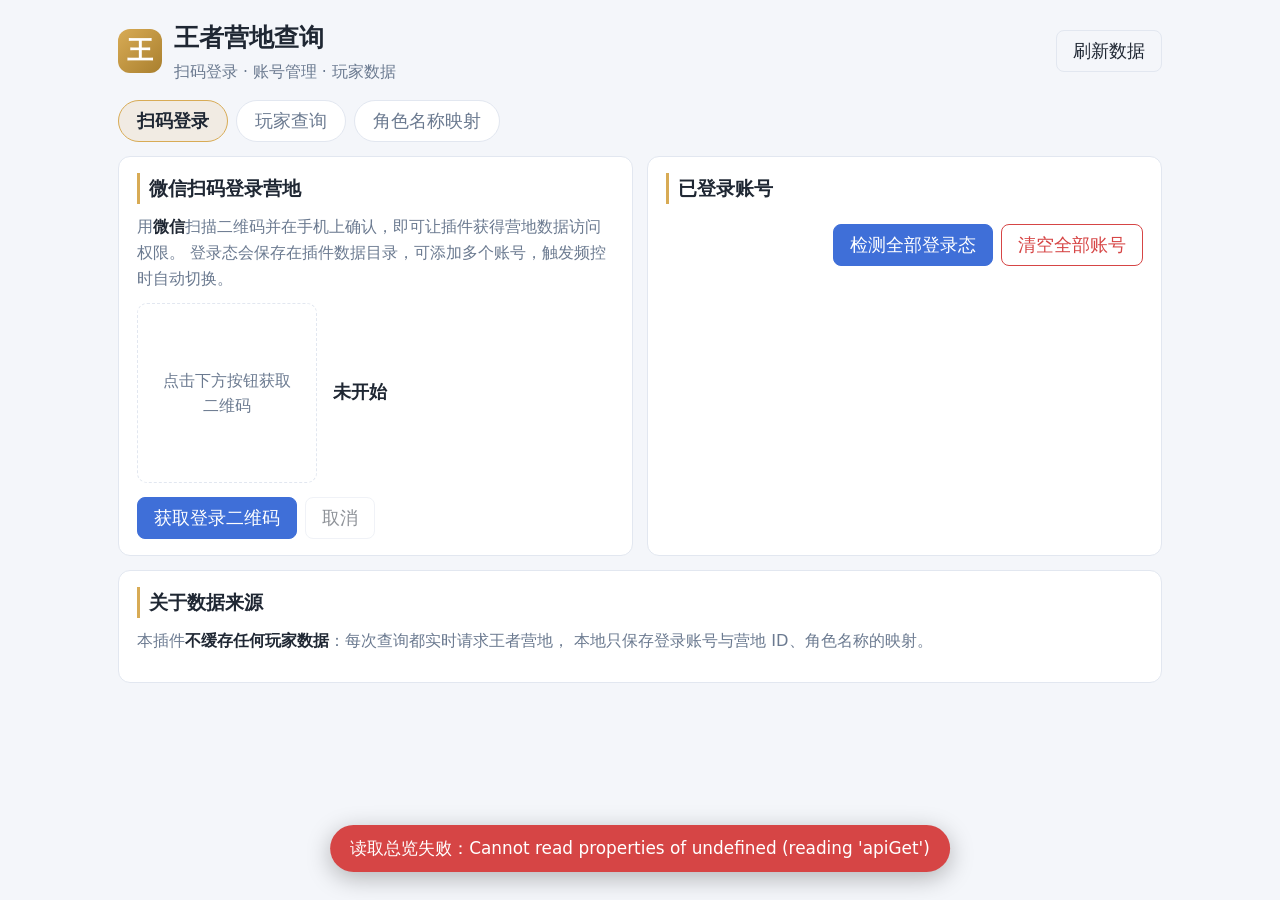
==== pages/camp-console/index.html @ 89ad6e36 "feat: upgrade Camp queries and management to v2.4.1" ====
<!doctype html>
<html lang="zh-CN">
  <head>
    <meta charset="utf-8" />
    <meta name="viewport" content="width=device-width, initial-scale=1" />
    <title>王者营地查询 · 控制台</title>
    <link rel="stylesheet" href="./style.css" />
  </head>
  <body>
    <div class="app">
      <header class="topbar">
        <div class="brand">
          <span class="logo">王</span>
          <div>
            <h1>王者营地查询</h1>
            <p class="sub">扫码登录 · 账号管理 · 玩家数据</p>
          </div>
        </div>
        <button id="btn-refresh" class="btn ghost" type="button">刷新数据</button>
      </header>

      <nav class="tabs">
        <button class="tab active" data-tab="login" type="button">扫码登录</button>
        <button class="tab" data-tab="query" type="button">玩家查询</button>
        <button class="tab" data-tab="aliases" type="button">角色名称映射</button>
      </nav>

      <!-- ---------------------------------------------------------- 扫码登录 -->
      <section class="panel active" id="panel-login">
        <div class="grid-2">
          <div class="card">
            <h2>微信扫码登录营地</h2>
            <p class="hint">
              用<strong>微信</strong>扫描二维码并在手机上确认，即可让插件获得营地数据访问权限。
              登录态会保存在插件数据目录，可添加多个账号，触发频控时自动切换。
            </p>
            <div class="qr-area">
              <div class="qr-box" id="qr-box">
                <div class="qr-placeholder" id="qr-placeholder">
                  <span>点击下方按钮获取二维码</span>
                </div>
                <img id="qr-image" alt="登录二维码" hidden />
              </div>
              <div class="qr-status">
                <div class="status-line" id="qr-status">未开始</div>
                <div class="countdown" id="qr-countdown"></div>
              </div>
            </div>
            <div class="row">
              <button id="btn-qrcode" class="btn primary" type="button">获取登录二维码</button>
              <button id="btn-cancel" class="btn ghost" type="button" disabled>取消</button>
            </div>
          </div>

          <div class="card">
            <h2>已登录账号</h2>
            <div id="account-list" class="list"></div>
            <div id="account-check-result" class="check-result" role="status" hidden></div>
            <div class="row end">
              <button id="btn-check-accounts" class="btn primary" type="button">检测全部登录态</button>
              <button id="btn-clear-accounts" class="btn danger" type="button">清空全部账号</button>
            </div>
          </div>
        </div>

        <div class="card">
          <h2>关于数据来源</h2>
          <p class="hint">
            本插件<strong>不缓存任何玩家数据</strong>：每次查询都实时请求王者营地，
            本地只保存登录账号与营地 ID、角色名称的映射。
          </p>
        </div>
      </section>

      <!-- ---------------------------------------------------------- 玩家查询 -->
      <section class="panel" id="panel-query">
        <div class="card">
          <h2>查询玩家数据</h2>
          <div class="row">
            <input id="query-keyword" class="input" type="text" placeholder="输入营地 ID 或已保存的角色名称" list="query-mappings" aria-label="营地 ID 或角色名称" />
            <datalist id="query-mappings"></datalist>
            <label class="query-count">战绩场数 <input id="query-limit" class="input narrow" type="number" value="10" min="1" max="25" /></label>
            <button id="btn-query-profile" class="btn ghost" type="button">查询资料</button>
            <button id="btn-query-battle" class="btn primary" type="button">查询战绩</button>
          </div>
          <p class="hint query-hint">查询成功会自动保存角色名称；点击一场战绩可查看双方对局详情。</p>
          <div id="query-result" class="result" aria-live="polite"></div>
        </div>
      </section>

      <!-- ---------------------------------------------------------- 角色别名 -->
      <section class="panel" id="panel-aliases">
        <div class="card">
          <h2>角色名称映射</h2>
          <p class="hint">营地 ID 查询成功后自动记录游戏角色名。这里可修改显示名称，修改后不会被下次查询覆盖。</p>
          <div class="row">
            <input id="alias-search" class="input" type="text" placeholder="按角色名称或 ID 搜索" aria-label="搜索角色名称映射" />
            <button id="btn-alias-search" class="btn ghost" type="button">搜索</button>
          </div>
          <div id="alias-list" class="list"></div>
        </div>
      </section>
    </div>

    <div id="toast" class="toast" hidden></div>

    <!-- 确认弹窗：插件页面运行在 sandbox iframe 中，window.confirm 会被浏览器
         静默忽略（返回 false），因此必须用页面内的确认框。 -->
    <div id="confirm-mask" class="confirm-mask" role="dialog" aria-modal="true" aria-labelledby="confirm-title" hidden>
      <div class="confirm-box">
        <div class="confirm-title" id="confirm-title">确认操作</div>
        <div class="confirm-text" id="confirm-text"></div>
        <div class="confirm-actions">
          <button class="btn ghost" id="confirm-no" type="button">取消</button>
          <button class="btn danger" id="confirm-yes" type="button">确定</button>
        </div>
      </div>
    </div>

    <div id="alias-edit-mask" class="confirm-mask" role="dialog" aria-modal="true" aria-labelledby="alias-edit-title" hidden>
      <form id="alias-edit-form" class="confirm-box">
        <div class="confirm-title" id="alias-edit-title">修改角色显示名称</div>
        <p id="alias-edit-meta" class="hint"></p>
        <label class="edit-label" for="alias-edit-name">显示名称</label>
        <input id="alias-edit-name" class="input" type="text" maxlength="80" required />
        <div class="confirm-actions edit-actions">
          <button class="btn ghost" id="alias-edit-cancel" type="button">取消</button>
          <button class="btn primary" id="alias-edit-save" type="submit">保存名称</button>
        </div>
      </form>
    </div>

    <script type="module" src="./app.js"></script>
  </body>
</html>
---- pages/camp-console/style.css ----
/* 王者营地查询控制台 —— 适配宿主深浅色主题 */
:root {
  --gok-gold: #d8ab55;
  --gok-gold-soft: rgba(216, 171, 85, 0.14);
  --gok-bg: #f4f6fa;
  --gok-card: #ffffff;
  --gok-line: #e2e7f0;
  --gok-text: #1f2733;
  --gok-muted: #6b7a90;
  --gok-primary: #3f6fd8;
  --gok-danger: #d64545;
  --gok-success: #2e9e5b;
  --gok-warn: #d68b1f;
  --gok-radius: 12px;
}

@media (prefers-color-scheme: dark) {
  :root {
    --gok-bg: #121722;
    --gok-card: #1a2130;
    --gok-line: #2a3346;
    --gok-text: #e6ebf5;
    --gok-muted: #93a0b8;
    --gok-gold-soft: rgba(216, 171, 85, 0.18);
  }
}

* { box-sizing: border-box; }

[hidden] { display: none !important; }

body {
  margin: 0;
  background: var(--gok-bg);
  color: var(--gok-text);
  font-family: "Microsoft YaHei", "PingFang SC", system-ui, -apple-system, sans-serif;
  font-size: 18.2px;
  line-height: 1.6;
}

.app { max-width: 1080px; margin: 0 auto; padding: 18px; }

/* ---------------------------------------------------------------- 顶栏 */
.topbar {
  display: flex;
  align-items: center;
  justify-content: space-between;
  gap: 16px;
  margin-bottom: 16px;
}
.brand { display: flex; align-items: center; gap: 12px; }
.logo {
  width: 44px; height: 44px; border-radius: 12px;
  background: linear-gradient(135deg, var(--gok-gold), #a97f2e);
  color: #fff; font-size: 26px; font-weight: 700;
  display: flex; align-items: center; justify-content: center;
}
.topbar h1 { font-size: 24.7px; margin: 0; }
.topbar .sub { margin: 2px 0 0; font-size: 15.6px; color: var(--gok-muted); }

/* ---------------------------------------------------------------- 标签页 */
.tabs { display: flex; gap: 8px; margin-bottom: 14px; flex-wrap: wrap; }
.tab {
  padding: 8px 18px; border-radius: 999px; cursor: pointer;
  border: 1px solid var(--gok-line); background: var(--gok-card);
  color: var(--gok-muted); font-size: 17.6px; transition: all .15s;
}
.tab:hover { color: var(--gok-text); }
.tab.active {
  background: var(--gok-gold-soft); border-color: var(--gok-gold);
  color: var(--gok-text); font-weight: 600;
}

/* ---------------------------------------------------------------- 面板/卡片 */
.panel { display: none; }
.panel.active { display: block; }
.grid-2 { display: grid; grid-template-columns: 1fr 1fr; gap: 14px; }
@media (max-width: 860px) { .grid-2 { grid-template-columns: 1fr; } }

.card {
  background: var(--gok-card);
  border: 1px solid var(--gok-line);
  border-radius: var(--gok-radius);
  padding: 16px 18px;
  margin-bottom: 14px;
}
.card h2 {
  font-size: 18.9px; margin: 0 0 10px;
  padding-left: 9px; border-left: 3px solid var(--gok-gold);
}
.hint { font-size: 16.2px; color: var(--gok-muted); margin: 0 0 12px; }
.hint strong { color: var(--gok-text); }

.row { display: flex; align-items: center; gap: 8px; flex-wrap: wrap; }
.row.end { justify-content: flex-end; margin-top: 10px; }

/* ---------------------------------------------------------------- 控件 */
.btn {
  border: 1px solid var(--gok-line); background: var(--gok-card);
  color: var(--gok-text); padding: 8px 16px; border-radius: 8px;
  cursor: pointer; font-size: 17.6px; transition: all .15s; white-space: nowrap;
}
.btn:hover:not(:disabled) { border-color: var(--gok-gold); }
.btn:disabled { opacity: .5; cursor: not-allowed; }
.btn.primary { background: var(--gok-primary); border-color: var(--gok-primary); color: #fff; }
.btn.primary:hover:not(:disabled) { filter: brightness(1.1); }
.btn.danger { background: transparent; border-color: var(--gok-danger); color: var(--gok-danger); }
.btn.danger:hover:not(:disabled) { background: var(--gok-danger); color: #fff; }
.btn.ghost { background: transparent; }
.btn.tiny { padding: 3px 10px; font-size: 15.6px; }

.input, .select {
  background: var(--gok-bg); border: 1px solid var(--gok-line);
  color: var(--gok-text); border-radius: 8px; padding: 8px 11px;
  font-size: 17.6px; min-width: 140px; flex: 1;
}
.input:focus, .select:focus { outline: none; border-color: var(--gok-primary); }
.input.narrow { min-width: 74px; flex: 0 0 74px; }

/* ---------------------------------------------------------------- 二维码 */
.qr-area { display: flex; gap: 16px; align-items: center; margin-bottom: 14px; }
.qr-box {
  width: 180px; height: 180px; flex: 0 0 180px;
  border: 1px dashed var(--gok-line); border-radius: 10px;
  display: flex; align-items: center; justify-content: center;
  background: #fff; overflow: hidden; padding: 6px;
}
.qr-box img { width: 100%; height: 100%; object-fit: contain; }
.qr-placeholder { color: var(--gok-muted); font-size: 16.2px; text-align: center; padding: 12px; }
.qr-status { flex: 1; }
.status-line { font-size: 18.2px; font-weight: 600; }
.status-line.ok { color: var(--gok-success); }
.status-line.err { color: var(--gok-danger); }
.status-line.warn { color: var(--gok-warn); }
.countdown { font-size: 15.6px; color: var(--gok-muted); margin-top: 4px; }

/* ---------------------------------------------------------------- 列表 */
.list { display: flex; flex-direction: column; gap: 8px; }
.item {
  display: flex; align-items: center; gap: 10px;
  padding: 10px 12px; border: 1px solid var(--gok-line);
  border-radius: 9px; background: var(--gok-bg);
}
.item .avatar {
  width: 34px; height: 34px; border-radius: 50%; object-fit: cover;
  border: 1px solid var(--gok-line); flex: 0 0 34px;
}
.item .avatar.fallback {
  display: flex; align-items: center; justify-content: center;
  background: var(--gok-gold-soft); color: var(--gok-gold); font-weight: 700;
}
.item .main { flex: 1; min-width: 0; }
.item .name { font-size: 17.6px; font-weight: 600; }
.item .meta { font-size: 15px; color: var(--gok-muted); }
.item .actions { display: flex; gap: 6px; }
.empty { padding: 18px; text-align: center; color: var(--gok-muted); font-size: 16.9px; }

.badge {
  font-size: 14.3px; padding: 2px 8px; border-radius: 999px;
  border: 1px solid currentColor; white-space: nowrap;
}
.badge.ok { color: var(--gok-success); }
.badge.warn { color: var(--gok-warn); }
.badge.off { color: var(--gok-muted); }

/* ---------------------------------------------------------------- 统计 */
.stats { display: grid; grid-template-columns: repeat(auto-fit, minmax(120px, 1fr)); gap: 10px; }
.stat {
  background: var(--gok-bg); border: 1px solid var(--gok-line);
  border-radius: 9px; padding: 11px; text-align: center;
}
.stat .v { font-size: 24.7px; font-weight: 700; color: var(--gok-gold); }
.stat .k { font-size: 15px; color: var(--gok-muted); margin-top: 2px; }

/* ---------------------------------------------------------------- 查询结果 */
.result { margin-top: 14px; }
.result table { width: 100%; border-collapse: collapse; font-size: 16.9px; }
.result th, .result td { padding: 7px 8px; border-bottom: 1px solid var(--gok-line); text-align: left; }
.result th { font-size: 15px; color: var(--gok-muted); font-weight: 600; }
.result tr.win td:first-child { box-shadow: inset 3px 0 0 var(--gok-success); }
.result tr.lose td:first-child { box-shadow: inset 3px 0 0 var(--gok-danger); }
.result .kv { display: grid; grid-template-columns: repeat(auto-fit, minmax(150px, 1fr)); gap: 8px; }
.result .kv div { background: var(--gok-bg); border: 1px solid var(--gok-line); border-radius: 8px; padding: 9px; }
.result .kv b { display: block; font-size: 14.3px; color: var(--gok-muted); font-weight: 500; }
.result .kv span { font-size: 19.5px; font-weight: 600; }
.result pre {
  background: var(--gok-bg); border: 1px solid var(--gok-line);
  border-radius: 8px; padding: 12px; overflow: auto;
  font-size: 15.6px; max-height: 320px; margin: 0;
}
.result-error {
  padding: 12px; border-radius: 8px; font-size: 16.9px;
  background: rgba(214, 69, 69, .1); border: 1px solid var(--gok-danger); color: var(--gok-danger);
}

/* ---------------------------------------------------------------- Toast */
.toast {
  position: fixed; left: 50%; bottom: 28px; transform: translateX(-50%);
  background: #1f2733; color: #fff; padding: 10px 20px;
  border-radius: 999px; font-size: 16.9px; z-index: 99;
  box-shadow: 0 6px 24px rgba(0, 0, 0, .28);
}
.toast.error { background: var(--gok-danger); }
.toast.success { background: var(--gok-success); }

/* ---------------------------------------------------------------- 页面内确认框
   插件页面在 sandbox iframe 中运行，window.confirm() 会被浏览器静默忽略，
   所以确认操作必须用页面内的弹窗实现。 */
.confirm-mask {
  position: fixed; inset: 0; z-index: 200;
  background: rgba(0, 0, 0, .45);
  display: flex; align-items: center; justify-content: center;
  padding: 20px;
}
.confirm-box {
  background: var(--gok-card);
  border: 1px solid var(--gok-line);
  border-radius: var(--gok-radius);
  padding: 18px 20px;
  max-width: 380px; width: 100%;
  box-shadow: 0 12px 40px rgba(0, 0, 0, .35);
}
.confirm-title { font-size: 19.5px; font-weight: 600; margin-bottom: 8px; }
.confirm-text {
  font-size: 16.9px; color: var(--gok-muted);
  line-height: 1.7; margin-bottom: 16px;
  word-break: break-all;
}
.confirm-actions { display: flex; gap: 8px; justify-content: flex-end; }

/* Camp reports use the existing chat template's navy/gold palette. */
.query-count { display: flex; align-items: center; gap: 8px; color: var(--gok-muted); font-size: 15.6px; white-space: nowrap; }
.query-count .input { width: 74px; }
.query-hint { margin: 10px 0 0; }
.check-result { border-left: 3px solid var(--gok-primary); margin-top: 12px; padding: 8px 10px; background: var(--gok-bg); font-size: 15.6px; }
.edit-label { display: block; font-size: 15.6px; color: var(--gok-muted); margin-bottom: 5px; }
.confirm-box .input { width: 100%; }
.edit-actions { margin-top: 18px; }
.mapping-item .badge { margin-left: 8px; color: var(--gok-muted); }
.item .meta { overflow-wrap: anywhere; }
.camp-report { --report-gold: #e8c37a; --report-text: #e8edf7; --report-muted: #93a0bb; --report-panel: #182034; --report-line: #2b3752; color: var(--report-text); background: linear-gradient(160deg, #0f1523, #131b2c); border-radius: 12px; padding: 18px; min-width: 0; }
.camp-report h3, .camp-report p { margin: 0; }
.camp-report button { font: inherit; }
.tone-win { color: #5fce8f; }
.tone-lose { color: #e2685f; }
.tone-gold { color: #e8c37a; }
.native-image { display: inline-flex; position: relative; overflow: hidden; flex: 0 0 auto; border-radius: 50%; background: #253050; border: 1px solid #33405e; align-items: center; justify-content: center; }
.native-image img { position: absolute; inset: 0; width: 100%; height: 100%; object-fit: cover; z-index: 1; }
.image-fallback { color: #e8c37a; font-weight: 600; font-size: 23.4px; }
.native-image.image-loaded .image-fallback { visibility: hidden; }
.hero-portrait { width: 42px; height: 42px; }
.player-portrait { width: 64px; height: 64px; border: 2px solid #b99a5b; }
.player-portrait .image-fallback { font-size: 33.8px; }
.tiny-portrait { width: 25px; height: 25px; margin-left: 6px; }
.report-player { display: flex; align-items: center; gap: 14px; position: relative; isolation: isolate; overflow: hidden; background: linear-gradient(120deg, #1d2740, #182034); border: 1px solid var(--report-line); border-radius: 10px; padding: 16px; }
.player-cover { position: absolute; inset: 0; width: 100%; height: 100%; object-fit: cover; opacity: .16; z-index: -1; }
.player-who { flex: 1; min-width: 0; }
.player-who h3 { font-size: 27.3px; font-weight: 600; letter-spacing: .3px; overflow-wrap: anywhere; }
.player-who p { color: var(--report-muted); font-size: 15px; margin-top: 5px; }
.player-rank { text-align: right; border-left: 1px solid var(--report-line); padding-left: 15px; }
.player-rank strong { display: block; color: var(--report-gold); font-size: 20.8px; }
.player-rank span { display: block; color: var(--report-muted); font-size: 15px; margin-top: 4px; }
.rank-pictures { display: flex; flex-direction: column; align-items: center; gap: 4px; }
.player-rank .rank-emblem { width: 144px; height: 112px; background: transparent; border: 0; border-radius: 0; margin: 0; }
.player-rank .rank-star-image { width: 142px; height: 33px; background: transparent; border: 0; border-radius: 0; margin: 0 0 -12px; z-index: 1; }
.rank-emblem img, .rank-star-image img { object-fit: contain; }
.rank-emblem .image-fallback, .rank-star-image .image-fallback { font-size: 15.6px; color: var(--report-gold); }
.report-section-title { display: flex; align-items: center; justify-content: space-between; gap: 12px; margin: 22px 0 10px; }
.report-section-title h3 { font-size: 18.2px; font-weight: 600; color: var(--report-gold); }
.report-section-title span { color: var(--report-muted); font-size: 14.3px; }
.report-summary { display: grid; grid-template-columns: repeat(4, minmax(0, 1fr)); gap: 8px; margin: 12px 0 16px; }
.battle-summary { grid-template-columns: repeat(8, minmax(0, 1fr)); }
.report-metric { background: var(--report-panel); border: 1px solid #26304a; border-radius: 8px; padding: 10px 6px; text-align: center; min-width: 0; }
.report-metric strong { display: block; font-size: 24.7px; line-height: 1.35; overflow-wrap: anywhere; }
.report-metric span { display: block; color: var(--report-muted); font-size: 13.7px; margin-top: 5px; }
.role-facts { display: flex; gap: 16px; color: var(--report-muted); font-size: 14.3px; margin-top: 4px; }
.season-heroes { border-top: 1px solid var(--report-line); }
.season-hero { display: flex; align-items: center; gap: 12px; padding: 12px 4px; border-bottom: 1px solid #253049; }
.season-hero > div { flex: 1; min-width: 0; }
.season-hero strong { font-size: 16.9px; }
.season-hero p { color: var(--report-muted); font-size: 15px; margin-top: 3px; }
.season-hero .hero-win-rate { font-size: 23.4px; }
.report-empty { padding: 20px 0; color: var(--report-muted); font-size: 15.6px; }
.report-notice { padding: 10px; border: 1px solid #8a6d34; color: var(--report-gold); border-radius: 7px; font-size: 15.6px; }
.report-footer { margin-top: 16px; color: #6b7893; text-align: right; font-size: 13.7px; }
.battle-head, .match-entry { display: grid; grid-template-columns: minmax(155px, 1.7fr) 48px 83px 40px minmax(86px, 1fr) minmax(80px, .85fr) minmax(94px, .85fr) 14px; gap: 8px; align-items: center; }
.battle-head { background: #1c2438; padding: 10px 12px; border-radius: 8px 8px 0 0; color: var(--report-muted); font-size: 13.7px; }
.battle-list { overflow: hidden; border-radius: 0 0 8px 8px; }
.match-entry { width: 100%; border: 0; border-top: 1px solid #26304a; border-left: 3px solid #5fce8f; padding: 12px 9px; color: var(--report-text); background: var(--report-panel); cursor: pointer; text-align: left; transition: background .15s; }
.match-entry:nth-child(even) { background: #1a2233; }
.match-entry.match-lose { border-left-color: #e2685f; }
.match-entry:hover:not(:disabled), .match-entry:focus-visible { background: #27344d; }
.match-entry:focus-visible { outline: 2px solid var(--report-gold); outline-offset: -2px; }
.match-entry:disabled { cursor: default; }
.match-main { display: flex; align-items: center; gap: 8px; min-width: 0; }
.match-main > span:last-child { min-width: 0; }
.match-main strong { display: block; font-size: 16.9px; overflow-wrap: anywhere; }
.match-main small, .match-context small, .match-time small { display: block; font-size: 13.7px; color: var(--report-muted); margin-top: 3px; }
.match-outcome, .match-score { font-size: 18.2px; }
.kda-text { font-family: Consolas, monospace; white-space: nowrap; font-size: 16.9px; }
.kda-text i { color: var(--report-muted); font-style: normal; padding: 0 2px; }
.kda-text b { color: #e2685f; font-weight: 400; }
.match-honors small { display: block; color: var(--report-gold); font-size: 13px; line-height: 1.4; }
.honor-images { display: flex; flex-direction: column; align-items: center; gap: 4px; }
.honor-image { width: 78px; height: 32px; border-radius: 0; border: 0; background: transparent; }
.honor-image img { object-fit: contain; }
.honor-image .image-fallback { font-size: 13px; }
.match-context { font-size: 15px; }
.match-time { color: var(--report-muted); font-size: 13.7px; }
.match-chevron { color: #7383a4; font-size: 29.9px; text-align: right; }
.detail-toolbar { display: flex; align-items: center; justify-content: space-between; color: var(--report-muted); font-size: 15.6px; margin-bottom: 12px; }
.report-back { border: 1px solid var(--report-line); border-radius: 7px; padding: 6px 10px; background: transparent; color: var(--report-gold); cursor: pointer; }
.report-back:hover { background: #24314a; }
.detail-match-head { display: flex; align-items: center; gap: 10px; margin-top: 18px; }
.detail-match-head > div { flex: 1; min-width: 0; }
.detail-match-head h3 { font-size: 20.8px; }
.detail-match-head p { color: var(--report-muted); font-size: 14.3px; margin-top: 3px; }
.detail-team { margin-top: 18px; border: 1px solid #26304a; border-radius: 8px; overflow: hidden; }
.team-heading { display: flex; align-items: center; justify-content: space-between; gap: 12px; padding: 9px 12px; }
.team-heading h3 { font-size: 16.9px; }
.team-heading span { font-size: 14.3px; }
.blue .team-heading { background: linear-gradient(90deg, rgba(74,134,200,.35), transparent); color: #8fc0f0; }
.red .team-heading { background: linear-gradient(90deg, rgba(200,90,82,.35), transparent); color: #f0a09a; }
.team-scroll { overflow-x: auto; }
.result .team-table { min-width: 940px; background: var(--report-panel); font-size: 15.6px; }
.equipment-build { display: grid; grid-template-columns: repeat(3, 28px); gap: 4px; min-width: 94px; }
.equipment-icon { width: 28px; height: 28px; border-radius: 4px; }
.equipment-icon .image-fallback { font-size: 14.3px; }
.equipment-empty { color: var(--report-muted); font-size: 13px; grid-column: 1 / -1; }
.summoner-skill { display: flex; align-items: center; gap: 4px; margin-top: 4px; color: var(--report-muted); font-size: 13px; }
.skill-icon { width: 18px; height: 18px; border-radius: 4px; }
.result .team-table th { padding: 9px 8px; background: #1c2438; color: var(--report-muted); border-bottom-color: #26304a; white-space: nowrap; }
.result .team-table td { padding: 10px 8px; border-bottom-color: #26304a; }
.team-table td:first-child { min-width: 210px; }
.team-table td small { display: block; color: var(--report-muted); font-size: 13px; margin-top: 3px; }
.team-table tr.target-player { background: rgba(232,195,122,.1); box-shadow: inset 3px 0 0 var(--report-gold); }
.detail-player { display: flex; align-items: center; gap: 8px; }
.detail-player strong { font-size: 15.6px; }
.detail-player p { color: var(--report-muted); font-size: 13.7px; margin-top: 3px; }
.target-label { display: block; color: var(--report-gold); font-size: 11.7px; font-weight: 400; }
@media (max-width: 1050px) {
  .battle-summary { grid-template-columns: repeat(4, minmax(0, 1fr)); }
  .battle-head { display: none; }
  .battle-list { border-radius: 8px; }
  .match-entry { grid-template-columns: minmax(155px, 1.7fr) 42px 80px 38px minmax(70px, 1fr) minmax(76px, .8fr) 13px; }
  .match-time { grid-column: 1 / -1; grid-row: 2; display: flex; gap: 12px; align-items: center; margin-left: 50px; }
  .match-time small { margin: 0; }
}
@media (max-width: 780px) {
  .camp-report { padding: 12px; }
  .report-player { flex-wrap: wrap; padding: 12px; gap: 10px; }
  .player-portrait { width: 50px; height: 50px; }
  .player-who h3 { font-size: 23.4px; }
  .player-rank { width: 100%; text-align: left; border-left: 0; border-top: 1px solid var(--report-line); padding: 9px 0 0; display: flex; align-items: center; justify-content: space-between; }
  .player-rank strong { font-size: 16.9px; }
  .player-rank span { margin-top: 0; }
  .rank-pictures { flex-direction: column; gap: 4px; }
  .player-rank .rank-emblem { width: 118px; height: 94px; }
  .player-rank .rank-star-image { width: 116px; height: 28px; }
  .player-rank { justify-content: center; }
  .battle-summary, .report-summary { grid-template-columns: repeat(4, minmax(0, 1fr)); gap: 6px; }
  .report-metric strong { font-size: 20.8px; }
  .report-metric span { font-size: 12.3px; }
  .match-entry { grid-template-columns: minmax(0, 1fr) 82px 35px; gap: 8px 6px; padding: 12px 9px; }
  .match-main { grid-column: 1 / 3; grid-row: 1; }
  .match-outcome { grid-column: 3; grid-row: 1; font-size: 15.6px; }
  .match-kda { grid-column: 1; grid-row: 2; padding-left: 50px; font-size: 16.9px; }
  .match-score { grid-column: 2; grid-row: 2; text-align: right; font-size: 20.8px; }
  .match-chevron { grid-column: 3; grid-row: 2; }
  .match-honors { grid-column: 1 / 4; grid-row: 3; display: flex; align-items: center; gap: 8px; padding-left: 50px; min-height: 15px; }
  .match-context { grid-column: 1 / 4; grid-row: 4; display: flex; align-items: center; gap: 10px; padding-left: 50px; color: var(--report-muted); font-size: 13.7px; }
  .match-context small { margin: 0; }
  .match-time { grid-column: 1 / 4; grid-row: 5; margin-left: 0; padding-left: 50px; flex-wrap: wrap; }
  .match-honors .honor-image { width: 90px; height: 33px; }
  .match-honors .honor-images { flex-direction: row; flex-wrap: wrap; }
  .query-count { flex: 1 1 100%; }
  #btn-query-profile, #btn-query-battle { flex: 1; }
  #btn-query-profile, #btn-query-battle { padding: 8px 12px; }
  #query-keyword { flex-basis: 100%; }
  .mapping-item { align-items: flex-start; flex-wrap: wrap; }
  .mapping-item .actions { margin-left: auto; }
  .detail-match-head h3 { font-size: 16.9px; }
}
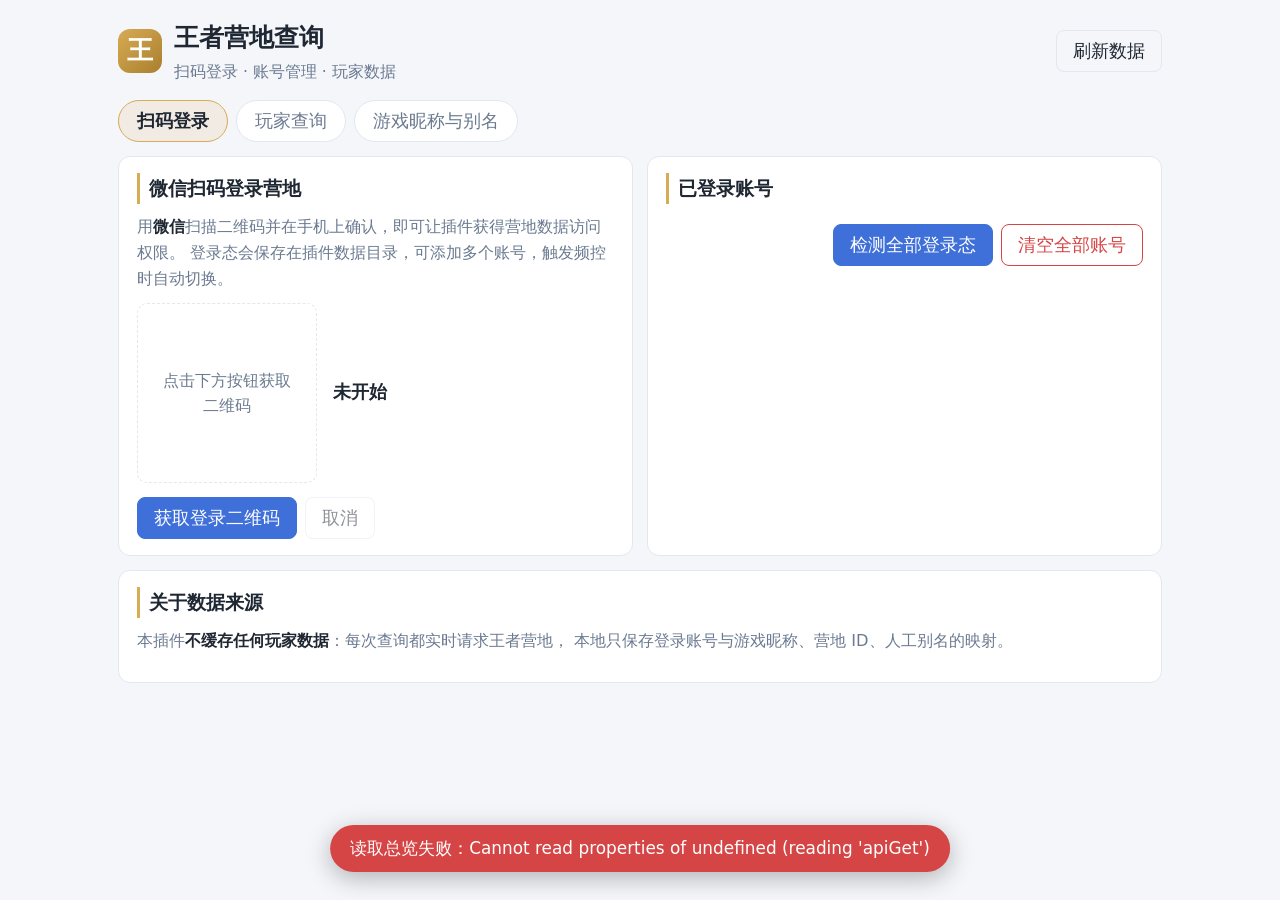
==== commit 462df6ed: "feat: add Camp nickname search, aliases and battle filters" ====
--- a/pages/camp-console/index.html
+++ b/pages/camp-console/index.html
@@ -22,7 +22,7 @@
       <nav class="tabs">
         <button class="tab active" data-tab="login" type="button">扫码登录</button>
         <button class="tab" data-tab="query" type="button">玩家查询</button>
-        <button class="tab" data-tab="aliases" type="button">角色名称映射</button>
+        <button class="tab" data-tab="aliases" type="button">游戏昵称与别名</button>
       </nav>
 
       <!-- ---------------------------------------------------------- 扫码登录 -->
@@ -67,7 +67,7 @@
           <h2>关于数据来源</h2>
           <p class="hint">
             本插件<strong>不缓存任何玩家数据</strong>：每次查询都实时请求王者营地，
-            本地只保存登录账号与营地 ID、角色名称的映射。
+            本地只保存登录账号与游戏昵称、营地 ID、人工别名的映射。
           </p>
         </div>
       </section>
@@ -77,13 +77,14 @@
         <div class="card">
           <h2>查询玩家数据</h2>
           <div class="row">
-            <input id="query-keyword" class="input" type="text" placeholder="输入营地 ID 或已保存的角色名称" list="query-mappings" aria-label="营地 ID 或角色名称" />
+            <input id="query-keyword" class="input" type="text" placeholder="输入营地 ID、别名或游戏昵称" list="query-mappings" aria-label="营地 ID、别名或游戏昵称" />
             <datalist id="query-mappings"></datalist>
             <label class="query-count">战绩场数 <input id="query-limit" class="input narrow" type="number" value="10" min="1" max="25" /></label>
+            <select id="query-option" class="input narrow" aria-label="战绩类型"><option value="0">全部战绩</option><option value="1">排位战绩</option><option value="4">巅峰战绩</option></select>
             <button id="btn-query-profile" class="btn ghost" type="button">查询资料</button>
             <button id="btn-query-battle" class="btn primary" type="button">查询战绩</button>
           </div>
-          <p class="hint query-hint">查询成功会自动保存角色名称；点击一场战绩可查看双方对局详情。</p>
+          <p class="hint query-hint">先匹配别名、再匹配游戏昵称，库中没有时在线搜索；查询成功自动保存游戏昵称与营地 ID。</p>
           <div id="query-result" class="result" aria-live="polite"></div>
         </div>
       </section>
@@ -91,8 +92,8 @@
       <!-- ---------------------------------------------------------- 角色别名 -->
       <section class="panel" id="panel-aliases">
         <div class="card">
-          <h2>角色名称映射</h2>
-          <p class="hint">营地 ID 查询成功后自动记录游戏角色名。这里可修改显示名称，修改后不会被下次查询覆盖。</p>
+          <h2>游戏昵称与别名</h2>
+          <p class="hint">查询成功自动记录营地 ID 与真实游戏昵称，这两项不可手动修改。可在这里设置独立别名，留空可清除；别名不会被查询覆盖。</p>
           <div class="row">
             <input id="alias-search" class="input" type="text" placeholder="按角色名称或 ID 搜索" aria-label="搜索角色名称映射" />
             <button id="btn-alias-search" class="btn ghost" type="button">搜索</button>
@@ -119,13 +120,13 @@
 
     <div id="alias-edit-mask" class="confirm-mask" role="dialog" aria-modal="true" aria-labelledby="alias-edit-title" hidden>
       <form id="alias-edit-form" class="confirm-box">
-        <div class="confirm-title" id="alias-edit-title">修改角色显示名称</div>
+        <div class="confirm-title" id="alias-edit-title">设置角色别名</div>
         <p id="alias-edit-meta" class="hint"></p>
-        <label class="edit-label" for="alias-edit-name">显示名称</label>
-        <input id="alias-edit-name" class="input" type="text" maxlength="80" required />
+        <label class="edit-label" for="alias-edit-name">别名</label>
+        <input id="alias-edit-name" class="input" type="text" maxlength="80" placeholder="留空可清除别名" />
         <div class="confirm-actions edit-actions">
           <button class="btn ghost" id="alias-edit-cancel" type="button">取消</button>
-          <button class="btn primary" id="alias-edit-save" type="submit">保存名称</button>
+          <button class="btn primary" id="alias-edit-save" type="submit">保存别名</button>
         </div>
       </form>
     </div>
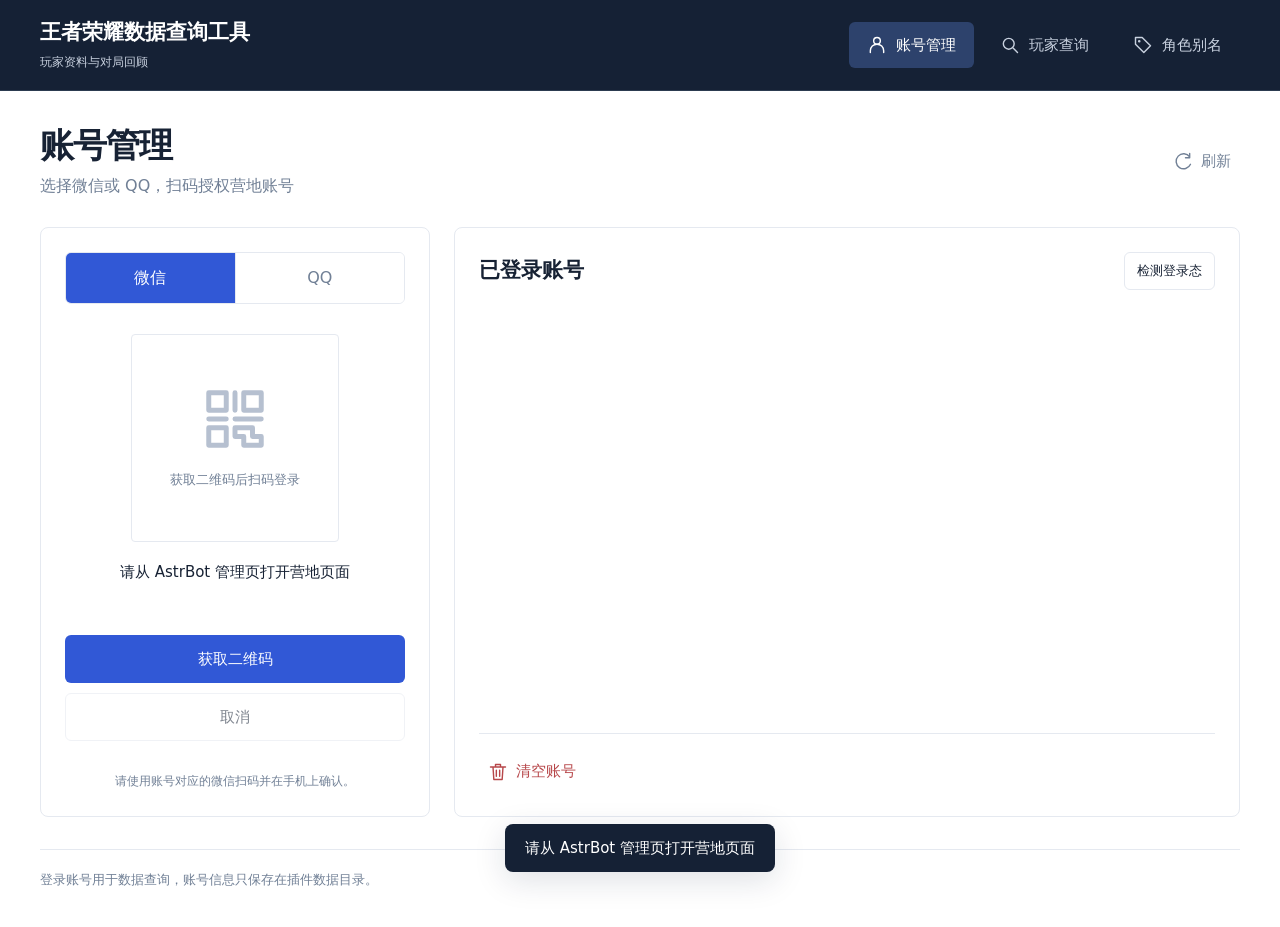
==== commit ecb314c3: "chore: bump version to 2.5.0 Include QQ login, map replay, AI battle analysis, redesigned WebUI and " ====
--- a/pages/camp-console/index.html
+++ b/pages/camp-console/index.html
@@ -3,134 +3,240 @@
   <head>
     <meta charset="utf-8" />
     <meta name="viewport" content="width=device-width, initial-scale=1" />
-    <title>王者营地查询 · 控制台</title>
+    <title>王者荣耀数据查询工具</title>
+    <link
+      rel="icon"
+      href="data:image/svg+xml,%3Csvg xmlns='http://www.w3.org/2000/svg' viewBox='0 0 32 32'%3E%3Crect width='32' height='32' rx='6' fill='%23152135'/%3E%3Ctext x='16' y='23' text-anchor='middle' font-size='23' fill='white'%3E%E7%8E%8B%3C/text%3E%3C/svg%3E"
+    />
     <link rel="stylesheet" href="./style.css" />
   </head>
   <body>
-    <div class="app">
+    <div class="app-shell">
       <header class="topbar">
-        <div class="brand">
-          <span class="logo">王</span>
-          <div>
-            <h1>王者营地查询</h1>
-            <p class="sub">扫码登录 · 账号管理 · 玩家数据</p>
+        <div class="topbar-inner">
+          <a class="brand" href="#login" aria-label="王者荣耀数据查询工具首页"
+            ><strong>王者荣耀数据查询工具</strong
+            ><span>玩家资料与对局回顾</span></a
+          >
+          <nav class="navigation" aria-label="功能导航">
+            <button
+              class="nav-item active"
+              data-page="login"
+              aria-current="page"
+              type="button"
+            >
+              <span data-icon="user"></span>账号管理
+            </button>
+            <button class="nav-item" data-page="query" type="button">
+              <span data-icon="search"></span>玩家查询
+            </button>
+            <button class="nav-item" data-page="aliases" type="button">
+              <span data-icon="tag"></span>角色别名
+            </button>
+          </nav>
+        </div>
+      </header>
+      <main class="main-content">
+        <div id="app-status" class="inline-notice" role="alert" hidden></div>
+        <section id="panel-query" class="page-panel" hidden>
+          <header class="page-heading">
+            <div>
+              <h1>玩家查询</h1>
+              <p>查询玩家资料与近期对局</p>
+            </div>
+          </header>
+          <form id="query-form" class="search-bar">
+            <label class="search-field"
+              ><span data-icon="search"></span
+              ><input
+                id="query-keyword"
+                type="text"
+                placeholder="营地 ID、游戏昵称或别名"
+                list="query-mappings"
+                autocomplete="off"
+                aria-label="营地 ID、游戏昵称或别名"
+                required
+            /></label>
+            <datalist id="query-mappings"></datalist>
+            <button id="btn-query-profile" class="button outline" type="button">
+              查询资料
+            </button>
+            <button id="btn-query-battle" class="button primary" type="submit">
+              查询战绩
+            </button>
+          </form>
+          <div id="query-result" aria-live="polite">
+            <div class="welcome-state">
+              <span data-icon="search"></span>
+              <h2>从一个玩家开始</h2>
+              <p>输入营地 ID、游戏昵称或已保存的别名，查看真实对局表现。</p>
+              <button class="button text" data-go-login type="button">
+                管理登录账号 <span data-icon="arrow"></span>
+              </button>
+            </div>
           </div>
-        </div>
-        <button id="btn-refresh" class="btn ghost" type="button">刷新数据</button>
-      </header>
-
-      <nav class="tabs">
-        <button class="tab active" data-tab="login" type="button">扫码登录</button>
-        <button class="tab" data-tab="query" type="button">玩家查询</button>
-        <button class="tab" data-tab="aliases" type="button">游戏昵称与别名</button>
-      </nav>
-
-      <!-- ---------------------------------------------------------- 扫码登录 -->
-      <section class="panel active" id="panel-login">
-        <div class="grid-2">
-          <div class="card">
-            <h2>微信扫码登录营地</h2>
-            <p class="hint">
-              用<strong>微信</strong>扫描二维码并在手机上确认，即可让插件获得营地数据访问权限。
-              登录态会保存在插件数据目录，可添加多个账号，触发频控时自动切换。
-            </p>
-            <div class="qr-area">
+        </section>
+        <section id="panel-login" class="page-panel">
+          <header class="page-heading">
+            <div>
+              <h1>账号管理</h1>
+              <p>选择微信或 QQ，扫码授权营地账号</p>
+            </div>
+            <button id="btn-refresh" class="button text" type="button">
+              <span data-icon="refresh"></span>刷新
+            </button>
+          </header>
+          <div class="login-layout">
+            <section class="login-panel" aria-label="扫码登录">
+              <div
+                class="segmented login-platform"
+                role="group"
+                aria-label="登录方式"
+              >
+                <button
+                  data-platform="wechat"
+                  class="active"
+                  aria-pressed="true"
+                  type="button"
+                >
+                  微信</button
+                ><button data-platform="qq" aria-pressed="false" type="button">
+                  QQ
+                </button>
+              </div>
               <div class="qr-box" id="qr-box">
                 <div class="qr-placeholder" id="qr-placeholder">
-                  <span>点击下方按钮获取二维码</span>
+                  <span data-icon="qr"></span><span>获取二维码后扫码登录</span>
                 </div>
                 <img id="qr-image" alt="登录二维码" hidden />
               </div>
-              <div class="qr-status">
-                <div class="status-line" id="qr-status">未开始</div>
-                <div class="countdown" id="qr-countdown"></div>
-              </div>
-            </div>
-            <div class="row">
-              <button id="btn-qrcode" class="btn primary" type="button">获取登录二维码</button>
-              <button id="btn-cancel" class="btn ghost" type="button" disabled>取消</button>
-            </div>
+              <div class="qr-status" id="qr-status" role="status">等待开始</div>
+              <div class="qr-countdown" id="qr-countdown"></div>
+              <div class="login-actions">
+                <button id="btn-qrcode" class="button primary" type="button">
+                  获取二维码</button
+                ><button
+                  id="btn-cancel"
+                  class="button outline"
+                  type="button"
+                  disabled
+                >
+                  取消
+                </button>
+              </div>
+              <p class="login-note" id="login-note">
+                请使用账号对应的微信扫码并在手机上确认。
+              </p>
+            </section>
+            <section class="accounts-panel">
+              <div class="section-heading">
+                <h2>已登录账号</h2>
+                <button
+                  id="btn-check-accounts"
+                  class="button outline small"
+                  type="button"
+                >
+                  检测登录态
+                </button>
+              </div>
+              <div id="account-list"></div>
+              <div
+                id="account-check-result"
+                class="inline-notice"
+                role="status"
+                hidden
+              ></div>
+              <div class="account-footer">
+                <button
+                  id="btn-clear-accounts"
+                  class="button text danger"
+                  type="button"
+                >
+                  <span data-icon="trash"></span>清空账号
+                </button>
+              </div>
+            </section>
           </div>
-
-          <div class="card">
-            <h2>已登录账号</h2>
-            <div id="account-list" class="list"></div>
-            <div id="account-check-result" class="check-result" role="status" hidden></div>
-            <div class="row end">
-              <button id="btn-check-accounts" class="btn primary" type="button">检测全部登录态</button>
-              <button id="btn-clear-accounts" class="btn danger" type="button">清空全部账号</button>
-            </div>
-          </div>
-        </div>
-
-        <div class="card">
-          <h2>关于数据来源</h2>
-          <p class="hint">
-            本插件<strong>不缓存任何玩家数据</strong>：每次查询都实时请求王者营地，
-            本地只保存登录账号与游戏昵称、营地 ID、人工别名的映射。
+          <p class="page-note">
+            登录账号用于数据查询，账号信息只保存在插件数据目录。
           </p>
-        </div>
-      </section>
-
-      <!-- ---------------------------------------------------------- 玩家查询 -->
-      <section class="panel" id="panel-query">
-        <div class="card">
-          <h2>查询玩家数据</h2>
-          <div class="row">
-            <input id="query-keyword" class="input" type="text" placeholder="输入营地 ID、别名或游戏昵称" list="query-mappings" aria-label="营地 ID、别名或游戏昵称" />
-            <datalist id="query-mappings"></datalist>
-            <label class="query-count">战绩场数 <input id="query-limit" class="input narrow" type="number" value="10" min="1" max="25" /></label>
-            <select id="query-option" class="input narrow" aria-label="战绩类型"><option value="0">全部战绩</option><option value="1">排位战绩</option><option value="4">巅峰战绩</option></select>
-            <button id="btn-query-profile" class="btn ghost" type="button">查询资料</button>
-            <button id="btn-query-battle" class="btn primary" type="button">查询战绩</button>
-          </div>
-          <p class="hint query-hint">先匹配别名、再匹配游戏昵称，库中没有时在线搜索；查询成功自动保存游戏昵称与营地 ID。</p>
-          <div id="query-result" class="result" aria-live="polite"></div>
-        </div>
-      </section>
-
-      <!-- ---------------------------------------------------------- 角色别名 -->
-      <section class="panel" id="panel-aliases">
-        <div class="card">
-          <h2>游戏昵称与别名</h2>
-          <p class="hint">查询成功自动记录营地 ID 与真实游戏昵称，这两项不可手动修改。可在这里设置独立别名，留空可清除；别名不会被查询覆盖。</p>
-          <div class="row">
-            <input id="alias-search" class="input" type="text" placeholder="按角色名称或 ID 搜索" aria-label="搜索角色名称映射" />
-            <button id="btn-alias-search" class="btn ghost" type="button">搜索</button>
-          </div>
-          <div id="alias-list" class="list"></div>
-        </div>
-      </section>
+        </section>
+        <section id="panel-aliases" class="page-panel" hidden>
+          <header class="page-heading">
+            <div>
+              <h1>角色别名</h1>
+              <p>用更好记的名字找到玩家</p>
+            </div>
+          </header>
+          <form id="alias-search-form" class="search-bar compact">
+            <label class="search-field"
+              ><span data-icon="search"></span
+              ><input
+                id="alias-search"
+                type="search"
+                placeholder="搜索游戏昵称、营地 ID 或别名"
+                aria-label="搜索角色" /></label
+            ><button class="button outline" type="submit">搜索</button>
+          </form>
+          <div id="alias-list"></div>
+          <p class="page-note">
+            游戏昵称与营地 ID
+            在查询成功后自动记录。你可以设置独立别名，留空即可清除。
+          </p>
+        </section>
+      </main>
     </div>
-
-    <div id="toast" class="toast" hidden></div>
-
-    <!-- 确认弹窗：插件页面运行在 sandbox iframe 中，window.confirm 会被浏览器
-         静默忽略（返回 false），因此必须用页面内的确认框。 -->
-    <div id="confirm-mask" class="confirm-mask" role="dialog" aria-modal="true" aria-labelledby="confirm-title" hidden>
-      <div class="confirm-box">
-        <div class="confirm-title" id="confirm-title">确认操作</div>
-        <div class="confirm-text" id="confirm-text"></div>
-        <div class="confirm-actions">
-          <button class="btn ghost" id="confirm-no" type="button">取消</button>
-          <button class="btn danger" id="confirm-yes" type="button">确定</button>
+    <div id="toast" class="toast" role="status" hidden></div>
+    <!-- 宿主 iframe 禁用浏览器确认框，因此使用可聚焦的页面内弹窗。 -->
+    <div
+      id="confirm-mask"
+      class="modal-mask"
+      role="dialog"
+      aria-modal="true"
+      aria-labelledby="confirm-title"
+      hidden
+    >
+      <div class="modal">
+        <h2 id="confirm-title">确认操作</h2>
+        <p id="confirm-text"></p>
+        <div class="modal-actions">
+          <button class="button outline" id="confirm-no" type="button">
+            取消</button
+          ><button class="button primary" id="confirm-yes" type="button">
+            确定
+          </button>
         </div>
       </div>
     </div>
-
-    <div id="alias-edit-mask" class="confirm-mask" role="dialog" aria-modal="true" aria-labelledby="alias-edit-title" hidden>
-      <form id="alias-edit-form" class="confirm-box">
-        <div class="confirm-title" id="alias-edit-title">设置角色别名</div>
-        <p id="alias-edit-meta" class="hint"></p>
-        <label class="edit-label" for="alias-edit-name">别名</label>
-        <input id="alias-edit-name" class="input" type="text" maxlength="80" placeholder="留空可清除别名" />
-        <div class="confirm-actions edit-actions">
-          <button class="btn ghost" id="alias-edit-cancel" type="button">取消</button>
-          <button class="btn primary" id="alias-edit-save" type="submit">保存别名</button>
+    <div
+      id="alias-edit-mask"
+      class="modal-mask"
+      role="dialog"
+      aria-modal="true"
+      aria-labelledby="alias-edit-title"
+      hidden
+    >
+      <form id="alias-edit-form" class="modal">
+        <h2 id="alias-edit-title">设置角色别名</h2>
+        <p id="alias-edit-meta"></p>
+        <label class="field-label" for="alias-edit-name">别名</label
+        ><input
+          id="alias-edit-name"
+          class="input"
+          type="text"
+          maxlength="80"
+          placeholder="留空可清除别名"
+        />
+        <div class="modal-actions">
+          <button class="button outline" id="alias-edit-cancel" type="button">
+            取消</button
+          ><button class="button primary" id="alias-edit-save" type="submit">
+            保存别名
+          </button>
         </div>
       </form>
     </div>
-
-    <script type="module" src="./app.js"></script>
+    <script defer src="./navigation.js"></script>
+    <script defer id="page-app" src="./app.bundle.js"></script>
   </body>
 </html>
--- a/pages/camp-console/style.css
+++ b/pages/camp-console/style.css
@@ -1,383 +1,4 @@
-/* 王者营地查询控制台 —— 适配宿主深浅色主题 */
-:root {
-  --gok-gold: #d8ab55;
-  --gok-gold-soft: rgba(216, 171, 85, 0.14);
-  --gok-bg: #f4f6fa;
-  --gok-card: #ffffff;
-  --gok-line: #e2e7f0;
-  --gok-text: #1f2733;
-  --gok-muted: #6b7a90;
-  --gok-primary: #3f6fd8;
-  --gok-danger: #d64545;
-  --gok-success: #2e9e5b;
-  --gok-warn: #d68b1f;
-  --gok-radius: 12px;
-}
-
-@media (prefers-color-scheme: dark) {
-  :root {
-    --gok-bg: #121722;
-    --gok-card: #1a2130;
-    --gok-line: #2a3346;
-    --gok-text: #e6ebf5;
-    --gok-muted: #93a0b8;
-    --gok-gold-soft: rgba(216, 171, 85, 0.18);
-  }
-}
-
-* { box-sizing: border-box; }
-
-[hidden] { display: none !important; }
-
-body {
-  margin: 0;
-  background: var(--gok-bg);
-  color: var(--gok-text);
-  font-family: "Microsoft YaHei", "PingFang SC", system-ui, -apple-system, sans-serif;
-  font-size: 18.2px;
-  line-height: 1.6;
-}
-
-.app { max-width: 1080px; margin: 0 auto; padding: 18px; }
-
-/* ---------------------------------------------------------------- 顶栏 */
-.topbar {
-  display: flex;
-  align-items: center;
-  justify-content: space-between;
-  gap: 16px;
-  margin-bottom: 16px;
-}
-.brand { display: flex; align-items: center; gap: 12px; }
-.logo {
-  width: 44px; height: 44px; border-radius: 12px;
-  background: linear-gradient(135deg, var(--gok-gold), #a97f2e);
-  color: #fff; font-size: 26px; font-weight: 700;
-  display: flex; align-items: center; justify-content: center;
-}
-.topbar h1 { font-size: 24.7px; margin: 0; }
-.topbar .sub { margin: 2px 0 0; font-size: 15.6px; color: var(--gok-muted); }
-
-/* ---------------------------------------------------------------- 标签页 */
-.tabs { display: flex; gap: 8px; margin-bottom: 14px; flex-wrap: wrap; }
-.tab {
-  padding: 8px 18px; border-radius: 999px; cursor: pointer;
-  border: 1px solid var(--gok-line); background: var(--gok-card);
-  color: var(--gok-muted); font-size: 17.6px; transition: all .15s;
-}
-.tab:hover { color: var(--gok-text); }
-.tab.active {
-  background: var(--gok-gold-soft); border-color: var(--gok-gold);
-  color: var(--gok-text); font-weight: 600;
-}
-
-/* ---------------------------------------------------------------- 面板/卡片 */
-.panel { display: none; }
-.panel.active { display: block; }
-.grid-2 { display: grid; grid-template-columns: 1fr 1fr; gap: 14px; }
-@media (max-width: 860px) { .grid-2 { grid-template-columns: 1fr; } }
-
-.card {
-  background: var(--gok-card);
-  border: 1px solid var(--gok-line);
-  border-radius: var(--gok-radius);
-  padding: 16px 18px;
-  margin-bottom: 14px;
-}
-.card h2 {
-  font-size: 18.9px; margin: 0 0 10px;
-  padding-left: 9px; border-left: 3px solid var(--gok-gold);
-}
-.hint { font-size: 16.2px; color: var(--gok-muted); margin: 0 0 12px; }
-.hint strong { color: var(--gok-text); }
-
-.row { display: flex; align-items: center; gap: 8px; flex-wrap: wrap; }
-.row.end { justify-content: flex-end; margin-top: 10px; }
-
-/* ---------------------------------------------------------------- 控件 */
-.btn {
-  border: 1px solid var(--gok-line); background: var(--gok-card);
-  color: var(--gok-text); padding: 8px 16px; border-radius: 8px;
-  cursor: pointer; font-size: 17.6px; transition: all .15s; white-space: nowrap;
-}
-.btn:hover:not(:disabled) { border-color: var(--gok-gold); }
-.btn:disabled { opacity: .5; cursor: not-allowed; }
-.btn.primary { background: var(--gok-primary); border-color: var(--gok-primary); color: #fff; }
-.btn.primary:hover:not(:disabled) { filter: brightness(1.1); }
-.btn.danger { background: transparent; border-color: var(--gok-danger); color: var(--gok-danger); }
-.btn.danger:hover:not(:disabled) { background: var(--gok-danger); color: #fff; }
-.btn.ghost { background: transparent; }
-.btn.tiny { padding: 3px 10px; font-size: 15.6px; }
-
-.input, .select {
-  background: var(--gok-bg); border: 1px solid var(--gok-line);
-  color: var(--gok-text); border-radius: 8px; padding: 8px 11px;
-  font-size: 17.6px; min-width: 140px; flex: 1;
-}
-.input:focus, .select:focus { outline: none; border-color: var(--gok-primary); }
-.input.narrow { min-width: 74px; flex: 0 0 74px; }
-
-/* ---------------------------------------------------------------- 二维码 */
-.qr-area { display: flex; gap: 16px; align-items: center; margin-bottom: 14px; }
-.qr-box {
-  width: 180px; height: 180px; flex: 0 0 180px;
-  border: 1px dashed var(--gok-line); border-radius: 10px;
-  display: flex; align-items: center; justify-content: center;
-  background: #fff; overflow: hidden; padding: 6px;
-}
-.qr-box img { width: 100%; height: 100%; object-fit: contain; }
-.qr-placeholder { color: var(--gok-muted); font-size: 16.2px; text-align: center; padding: 12px; }
-.qr-status { flex: 1; }
-.status-line { font-size: 18.2px; font-weight: 600; }
-.status-line.ok { color: var(--gok-success); }
-.status-line.err { color: var(--gok-danger); }
-.status-line.warn { color: var(--gok-warn); }
-.countdown { font-size: 15.6px; color: var(--gok-muted); margin-top: 4px; }
-
-/* ---------------------------------------------------------------- 列表 */
-.list { display: flex; flex-direction: column; gap: 8px; }
-.item {
-  display: flex; align-items: center; gap: 10px;
-  padding: 10px 12px; border: 1px solid var(--gok-line);
-  border-radius: 9px; background: var(--gok-bg);
-}
-.item .avatar {
-  width: 34px; height: 34px; border-radius: 50%; object-fit: cover;
-  border: 1px solid var(--gok-line); flex: 0 0 34px;
-}
-.item .avatar.fallback {
-  display: flex; align-items: center; justify-content: center;
-  background: var(--gok-gold-soft); color: var(--gok-gold); font-weight: 700;
-}
-.item .main { flex: 1; min-width: 0; }
-.item .name { font-size: 17.6px; font-weight: 600; }
-.item .meta { font-size: 15px; color: var(--gok-muted); }
-.item .actions { display: flex; gap: 6px; }
-.empty { padding: 18px; text-align: center; color: var(--gok-muted); font-size: 16.9px; }
-
-.badge {
-  font-size: 14.3px; padding: 2px 8px; border-radius: 999px;
-  border: 1px solid currentColor; white-space: nowrap;
-}
-.badge.ok { color: var(--gok-success); }
-.badge.warn { color: var(--gok-warn); }
-.badge.off { color: var(--gok-muted); }
-
-/* ---------------------------------------------------------------- 统计 */
-.stats { display: grid; grid-template-columns: repeat(auto-fit, minmax(120px, 1fr)); gap: 10px; }
-.stat {
-  background: var(--gok-bg); border: 1px solid var(--gok-line);
-  border-radius: 9px; padding: 11px; text-align: center;
-}
-.stat .v { font-size: 24.7px; font-weight: 700; color: var(--gok-gold); }
-.stat .k { font-size: 15px; color: var(--gok-muted); margin-top: 2px; }
-
-/* ---------------------------------------------------------------- 查询结果 */
-.result { margin-top: 14px; }
-.result table { width: 100%; border-collapse: collapse; font-size: 16.9px; }
-.result th, .result td { padding: 7px 8px; border-bottom: 1px solid var(--gok-line); text-align: left; }
-.result th { font-size: 15px; color: var(--gok-muted); font-weight: 600; }
-.result tr.win td:first-child { box-shadow: inset 3px 0 0 var(--gok-success); }
-.result tr.lose td:first-child { box-shadow: inset 3px 0 0 var(--gok-danger); }
-.result .kv { display: grid; grid-template-columns: repeat(auto-fit, minmax(150px, 1fr)); gap: 8px; }
-.result .kv div { background: var(--gok-bg); border: 1px solid var(--gok-line); border-radius: 8px; padding: 9px; }
-.result .kv b { display: block; font-size: 14.3px; color: var(--gok-muted); font-weight: 500; }
-.result .kv span { font-size: 19.5px; font-weight: 600; }
-.result pre {
-  background: var(--gok-bg); border: 1px solid var(--gok-line);
-  border-radius: 8px; padding: 12px; overflow: auto;
-  font-size: 15.6px; max-height: 320px; margin: 0;
-}
-.result-error {
-  padding: 12px; border-radius: 8px; font-size: 16.9px;
-  background: rgba(214, 69, 69, .1); border: 1px solid var(--gok-danger); color: var(--gok-danger);
-}
-
-/* ---------------------------------------------------------------- Toast */
-.toast {
-  position: fixed; left: 50%; bottom: 28px; transform: translateX(-50%);
-  background: #1f2733; color: #fff; padding: 10px 20px;
-  border-radius: 999px; font-size: 16.9px; z-index: 99;
-  box-shadow: 0 6px 24px rgba(0, 0, 0, .28);
-}
-.toast.error { background: var(--gok-danger); }
-.toast.success { background: var(--gok-success); }
-
-/* ---------------------------------------------------------------- 页面内确认框
-   插件页面在 sandbox iframe 中运行，window.confirm() 会被浏览器静默忽略，
-   所以确认操作必须用页面内的弹窗实现。 */
-.confirm-mask {
-  position: fixed; inset: 0; z-index: 200;
-  background: rgba(0, 0, 0, .45);
-  display: flex; align-items: center; justify-content: center;
-  padding: 20px;
-}
-.confirm-box {
-  background: var(--gok-card);
-  border: 1px solid var(--gok-line);
-  border-radius: var(--gok-radius);
-  padding: 18px 20px;
-  max-width: 380px; width: 100%;
-  box-shadow: 0 12px 40px rgba(0, 0, 0, .35);
-}
-.confirm-title { font-size: 19.5px; font-weight: 600; margin-bottom: 8px; }
-.confirm-text {
-  font-size: 16.9px; color: var(--gok-muted);
-  line-height: 1.7; margin-bottom: 16px;
-  word-break: break-all;
-}
-.confirm-actions { display: flex; gap: 8px; justify-content: flex-end; }
-
-/* Camp reports use the existing chat template's navy/gold palette. */
-.query-count { display: flex; align-items: center; gap: 8px; color: var(--gok-muted); font-size: 15.6px; white-space: nowrap; }
-.query-count .input { width: 74px; }
-.query-hint { margin: 10px 0 0; }
-.check-result { border-left: 3px solid var(--gok-primary); margin-top: 12px; padding: 8px 10px; background: var(--gok-bg); font-size: 15.6px; }
-.edit-label { display: block; font-size: 15.6px; color: var(--gok-muted); margin-bottom: 5px; }
-.confirm-box .input { width: 100%; }
-.edit-actions { margin-top: 18px; }
-.mapping-item .badge { margin-left: 8px; color: var(--gok-muted); }
-.item .meta { overflow-wrap: anywhere; }
-.camp-report { --report-gold: #e8c37a; --report-text: #e8edf7; --report-muted: #93a0bb; --report-panel: #182034; --report-line: #2b3752; color: var(--report-text); background: linear-gradient(160deg, #0f1523, #131b2c); border-radius: 12px; padding: 18px; min-width: 0; }
-.camp-report h3, .camp-report p { margin: 0; }
-.camp-report button { font: inherit; }
-.tone-win { color: #5fce8f; }
-.tone-lose { color: #e2685f; }
-.tone-gold { color: #e8c37a; }
-.native-image { display: inline-flex; position: relative; overflow: hidden; flex: 0 0 auto; border-radius: 50%; background: #253050; border: 1px solid #33405e; align-items: center; justify-content: center; }
-.native-image img { position: absolute; inset: 0; width: 100%; height: 100%; object-fit: cover; z-index: 1; }
-.image-fallback { color: #e8c37a; font-weight: 600; font-size: 23.4px; }
-.native-image.image-loaded .image-fallback { visibility: hidden; }
-.hero-portrait { width: 42px; height: 42px; }
-.player-portrait { width: 64px; height: 64px; border: 2px solid #b99a5b; }
-.player-portrait .image-fallback { font-size: 33.8px; }
-.tiny-portrait { width: 25px; height: 25px; margin-left: 6px; }
-.report-player { display: flex; align-items: center; gap: 14px; position: relative; isolation: isolate; overflow: hidden; background: linear-gradient(120deg, #1d2740, #182034); border: 1px solid var(--report-line); border-radius: 10px; padding: 16px; }
-.player-cover { position: absolute; inset: 0; width: 100%; height: 100%; object-fit: cover; opacity: .16; z-index: -1; }
-.player-who { flex: 1; min-width: 0; }
-.player-who h3 { font-size: 27.3px; font-weight: 600; letter-spacing: .3px; overflow-wrap: anywhere; }
-.player-who p { color: var(--report-muted); font-size: 15px; margin-top: 5px; }
-.player-rank { text-align: right; border-left: 1px solid var(--report-line); padding-left: 15px; }
-.player-rank strong { display: block; color: var(--report-gold); font-size: 20.8px; }
-.player-rank span { display: block; color: var(--report-muted); font-size: 15px; margin-top: 4px; }
-.rank-pictures { display: flex; flex-direction: column; align-items: center; gap: 4px; }
-.player-rank .rank-emblem { width: 144px; height: 112px; background: transparent; border: 0; border-radius: 0; margin: 0; }
-.player-rank .rank-star-image { width: 142px; height: 33px; background: transparent; border: 0; border-radius: 0; margin: 0 0 -12px; z-index: 1; }
-.rank-emblem img, .rank-star-image img { object-fit: contain; }
-.rank-emblem .image-fallback, .rank-star-image .image-fallback { font-size: 15.6px; color: var(--report-gold); }
-.report-section-title { display: flex; align-items: center; justify-content: space-between; gap: 12px; margin: 22px 0 10px; }
-.report-section-title h3 { font-size: 18.2px; font-weight: 600; color: var(--report-gold); }
-.report-section-title span { color: var(--report-muted); font-size: 14.3px; }
-.report-summary { display: grid; grid-template-columns: repeat(4, minmax(0, 1fr)); gap: 8px; margin: 12px 0 16px; }
-.battle-summary { grid-template-columns: repeat(8, minmax(0, 1fr)); }
-.report-metric { background: var(--report-panel); border: 1px solid #26304a; border-radius: 8px; padding: 10px 6px; text-align: center; min-width: 0; }
-.report-metric strong { display: block; font-size: 24.7px; line-height: 1.35; overflow-wrap: anywhere; }
-.report-metric span { display: block; color: var(--report-muted); font-size: 13.7px; margin-top: 5px; }
-.role-facts { display: flex; gap: 16px; color: var(--report-muted); font-size: 14.3px; margin-top: 4px; }
-.season-heroes { border-top: 1px solid var(--report-line); }
-.season-hero { display: flex; align-items: center; gap: 12px; padding: 12px 4px; border-bottom: 1px solid #253049; }
-.season-hero > div { flex: 1; min-width: 0; }
-.season-hero strong { font-size: 16.9px; }
-.season-hero p { color: var(--report-muted); font-size: 15px; margin-top: 3px; }
-.season-hero .hero-win-rate { font-size: 23.4px; }
-.report-empty { padding: 20px 0; color: var(--report-muted); font-size: 15.6px; }
-.report-notice { padding: 10px; border: 1px solid #8a6d34; color: var(--report-gold); border-radius: 7px; font-size: 15.6px; }
-.report-footer { margin-top: 16px; color: #6b7893; text-align: right; font-size: 13.7px; }
-.battle-head, .match-entry { display: grid; grid-template-columns: minmax(155px, 1.7fr) 48px 83px 40px minmax(86px, 1fr) minmax(80px, .85fr) minmax(94px, .85fr) 14px; gap: 8px; align-items: center; }
-.battle-head { background: #1c2438; padding: 10px 12px; border-radius: 8px 8px 0 0; color: var(--report-muted); font-size: 13.7px; }
-.battle-list { overflow: hidden; border-radius: 0 0 8px 8px; }
-.match-entry { width: 100%; border: 0; border-top: 1px solid #26304a; border-left: 3px solid #5fce8f; padding: 12px 9px; color: var(--report-text); background: var(--report-panel); cursor: pointer; text-align: left; transition: background .15s; }
-.match-entry:nth-child(even) { background: #1a2233; }
-.match-entry.match-lose { border-left-color: #e2685f; }
-.match-entry:hover:not(:disabled), .match-entry:focus-visible { background: #27344d; }
-.match-entry:focus-visible { outline: 2px solid var(--report-gold); outline-offset: -2px; }
-.match-entry:disabled { cursor: default; }
-.match-main { display: flex; align-items: center; gap: 8px; min-width: 0; }
-.match-main > span:last-child { min-width: 0; }
-.match-main strong { display: block; font-size: 16.9px; overflow-wrap: anywhere; }
-.match-main small, .match-context small, .match-time small { display: block; font-size: 13.7px; color: var(--report-muted); margin-top: 3px; }
-.match-outcome, .match-score { font-size: 18.2px; }
-.kda-text { font-family: Consolas, monospace; white-space: nowrap; font-size: 16.9px; }
-.kda-text i { color: var(--report-muted); font-style: normal; padding: 0 2px; }
-.kda-text b { color: #e2685f; font-weight: 400; }
-.match-honors small { display: block; color: var(--report-gold); font-size: 13px; line-height: 1.4; }
-.honor-images { display: flex; flex-direction: column; align-items: center; gap: 4px; }
-.honor-image { width: 78px; height: 32px; border-radius: 0; border: 0; background: transparent; }
-.honor-image img { object-fit: contain; }
-.honor-image .image-fallback { font-size: 13px; }
-.match-context { font-size: 15px; }
-.match-time { color: var(--report-muted); font-size: 13.7px; }
-.match-chevron { color: #7383a4; font-size: 29.9px; text-align: right; }
-.detail-toolbar { display: flex; align-items: center; justify-content: space-between; color: var(--report-muted); font-size: 15.6px; margin-bottom: 12px; }
-.report-back { border: 1px solid var(--report-line); border-radius: 7px; padding: 6px 10px; background: transparent; color: var(--report-gold); cursor: pointer; }
-.report-back:hover { background: #24314a; }
-.detail-match-head { display: flex; align-items: center; gap: 10px; margin-top: 18px; }
-.detail-match-head > div { flex: 1; min-width: 0; }
-.detail-match-head h3 { font-size: 20.8px; }
-.detail-match-head p { color: var(--report-muted); font-size: 14.3px; margin-top: 3px; }
-.detail-team { margin-top: 18px; border: 1px solid #26304a; border-radius: 8px; overflow: hidden; }
-.team-heading { display: flex; align-items: center; justify-content: space-between; gap: 12px; padding: 9px 12px; }
-.team-heading h3 { font-size: 16.9px; }
-.team-heading span { font-size: 14.3px; }
-.blue .team-heading { background: linear-gradient(90deg, rgba(74,134,200,.35), transparent); color: #8fc0f0; }
-.red .team-heading { background: linear-gradient(90deg, rgba(200,90,82,.35), transparent); color: #f0a09a; }
-.team-scroll { overflow-x: auto; }
-.result .team-table { min-width: 940px; background: var(--report-panel); font-size: 15.6px; }
-.equipment-build { display: grid; grid-template-columns: repeat(3, 28px); gap: 4px; min-width: 94px; }
-.equipment-icon { width: 28px; height: 28px; border-radius: 4px; }
-.equipment-icon .image-fallback { font-size: 14.3px; }
-.equipment-empty { color: var(--report-muted); font-size: 13px; grid-column: 1 / -1; }
-.summoner-skill { display: flex; align-items: center; gap: 4px; margin-top: 4px; color: var(--report-muted); font-size: 13px; }
-.skill-icon { width: 18px; height: 18px; border-radius: 4px; }
-.result .team-table th { padding: 9px 8px; background: #1c2438; color: var(--report-muted); border-bottom-color: #26304a; white-space: nowrap; }
-.result .team-table td { padding: 10px 8px; border-bottom-color: #26304a; }
-.team-table td:first-child { min-width: 210px; }
-.team-table td small { display: block; color: var(--report-muted); font-size: 13px; margin-top: 3px; }
-.team-table tr.target-player { background: rgba(232,195,122,.1); box-shadow: inset 3px 0 0 var(--report-gold); }
-.detail-player { display: flex; align-items: center; gap: 8px; }
-.detail-player strong { font-size: 15.6px; }
-.detail-player p { color: var(--report-muted); font-size: 13.7px; margin-top: 3px; }
-.target-label { display: block; color: var(--report-gold); font-size: 11.7px; font-weight: 400; }
-@media (max-width: 1050px) {
-  .battle-summary { grid-template-columns: repeat(4, minmax(0, 1fr)); }
-  .battle-head { display: none; }
-  .battle-list { border-radius: 8px; }
-  .match-entry { grid-template-columns: minmax(155px, 1.7fr) 42px 80px 38px minmax(70px, 1fr) minmax(76px, .8fr) 13px; }
-  .match-time { grid-column: 1 / -1; grid-row: 2; display: flex; gap: 12px; align-items: center; margin-left: 50px; }
-  .match-time small { margin: 0; }
-}
-@media (max-width: 780px) {
-  .camp-report { padding: 12px; }
-  .report-player { flex-wrap: wrap; padding: 12px; gap: 10px; }
-  .player-portrait { width: 50px; height: 50px; }
-  .player-who h3 { font-size: 23.4px; }
-  .player-rank { width: 100%; text-align: left; border-left: 0; border-top: 1px solid var(--report-line); padding: 9px 0 0; display: flex; align-items: center; justify-content: space-between; }
-  .player-rank strong { font-size: 16.9px; }
-  .player-rank span { margin-top: 0; }
-  .rank-pictures { flex-direction: column; gap: 4px; }
-  .player-rank .rank-emblem { width: 118px; height: 94px; }
-  .player-rank .rank-star-image { width: 116px; height: 28px; }
-  .player-rank { justify-content: center; }
-  .battle-summary, .report-summary { grid-template-columns: repeat(4, minmax(0, 1fr)); gap: 6px; }
-  .report-metric strong { font-size: 20.8px; }
-  .report-metric span { font-size: 12.3px; }
-  .match-entry { grid-template-columns: minmax(0, 1fr) 82px 35px; gap: 8px 6px; padding: 12px 9px; }
-  .match-main { grid-column: 1 / 3; grid-row: 1; }
-  .match-outcome { grid-column: 3; grid-row: 1; font-size: 15.6px; }
-  .match-kda { grid-column: 1; grid-row: 2; padding-left: 50px; font-size: 16.9px; }
-  .match-score { grid-column: 2; grid-row: 2; text-align: right; font-size: 20.8px; }
-  .match-chevron { grid-column: 3; grid-row: 2; }
-  .match-honors { grid-column: 1 / 4; grid-row: 3; display: flex; align-items: center; gap: 8px; padding-left: 50px; min-height: 15px; }
-  .match-context { grid-column: 1 / 4; grid-row: 4; display: flex; align-items: center; gap: 10px; padding-left: 50px; color: var(--report-muted); font-size: 13.7px; }
-  .match-context small { margin: 0; }
-  .match-time { grid-column: 1 / 4; grid-row: 5; margin-left: 0; padding-left: 50px; flex-wrap: wrap; }
-  .match-honors .honor-image { width: 90px; height: 33px; }
-  .match-honors .honor-images { flex-direction: row; flex-wrap: wrap; }
-  .query-count { flex: 1 1 100%; }
-  #btn-query-profile, #btn-query-battle { flex: 1; }
-  #btn-query-profile, #btn-query-battle { padding: 8px 12px; }
-  #query-keyword { flex-basis: 100%; }
-  .mapping-item { align-items: flex-start; flex-wrap: wrap; }
-  .mapping-item .actions { margin-left: auto; }
-  .detail-match-head h3 { font-size: 16.9px; }
-}
+/* 页面入口只组合样式，布局和各功能由独立文件维护。 */
+@import url("./styles/base.css");
+@import url("./styles/player.css");
+@import url("./styles/replay.css");
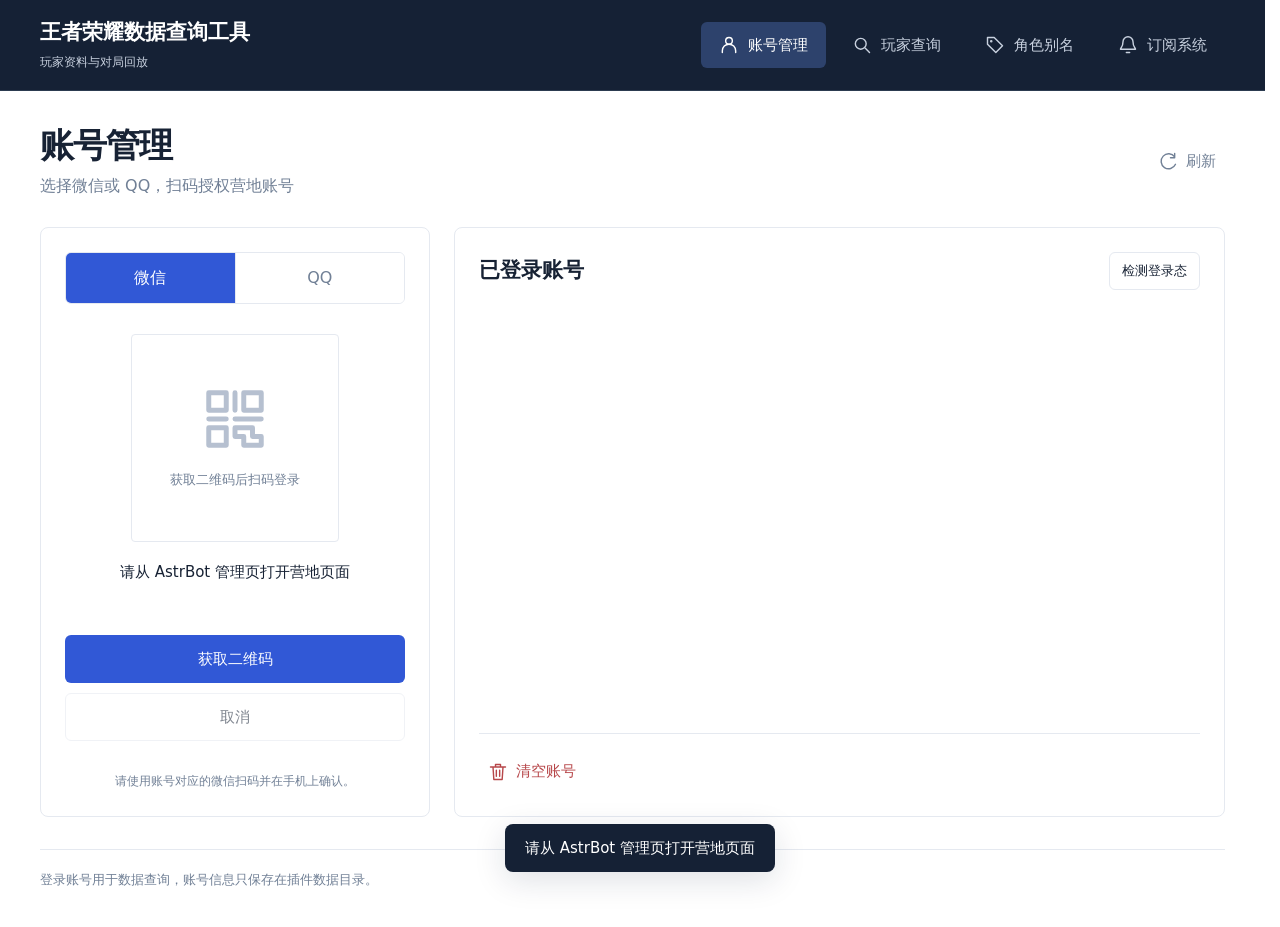
==== commit 7e5c6089: "chore: release v2.5.1 Persist AI battle analysis and add latest-only status and match subscriptions." ====
--- a/pages/camp-console/index.html
+++ b/pages/camp-console/index.html
@@ -16,7 +16,7 @@
         <div class="topbar-inner">
           <a class="brand" href="#login" aria-label="王者荣耀数据查询工具首页"
             ><strong>王者荣耀数据查询工具</strong
-            ><span>玩家资料与对局回顾</span></a
+            ><span>玩家资料与对局回放</span></a
           >
           <nav class="navigation" aria-label="功能导航">
             <button
@@ -32,6 +32,9 @@
             </button>
             <button class="nav-item" data-page="aliases" type="button">
               <span data-icon="tag"></span>角色别名
+            </button>
+            <button class="nav-item" data-page="subscriptions" type="button">
+              <span data-icon="bell"></span>订阅系统
             </button>
           </nav>
         </div>
@@ -182,6 +185,120 @@
           <p class="page-note">
             游戏昵称与营地 ID
             在查询成功后自动记录。你可以设置独立别名，留空即可清除。
+          </p>
+        </section>
+        <section id="panel-subscriptions" class="page-panel" hidden>
+          <header class="page-heading">
+            <div>
+              <h1>订阅系统</h1>
+              <p>订阅玩家动态，选择接收消息的会话</p>
+            </div>
+            <button
+              class="button outline"
+              id="refresh-subscriptions"
+              type="button"
+            >
+              刷新状态
+            </button>
+          </header>
+          <div
+            id="subscription-notice"
+            class="inline-notice"
+            role="alert"
+            hidden
+          ></div>
+          <div class="subscription-grid">
+            <section
+              class="subscription-module"
+              aria-labelledby="status-subscription-title"
+            >
+              <header class="subscription-heading">
+                <div>
+                  <span class="section-eyebrow">ONLINE STATUS</span>
+                  <h2 id="status-subscription-title">订阅状态</h2>
+                </div>
+                <span id="status-running" class="subscription-badge"
+                  >读取中</span
+                >
+              </header>
+              <div id="status-poll-times" class="subscription-times"></div>
+              <form id="add-status-subscription" class="subscription-add">
+                <input
+                  class="input"
+                  name="camp_id"
+                  inputmode="numeric"
+                  maxlength="15"
+                  placeholder="输入营地 ID"
+                  aria-label="状态订阅营地 ID"
+                  required
+                />
+                <button class="button primary small" type="submit">
+                  添加订阅
+                </button>
+              </form>
+              <div
+                id="status-subscription-list"
+                class="subscription-list"
+              ></div>
+            </section>
+            <section
+              class="subscription-module"
+              aria-labelledby="battle-subscription-title"
+            >
+              <header class="subscription-heading">
+                <div>
+                  <span class="section-eyebrow">MATCH RESULTS</span>
+                  <h2 id="battle-subscription-title">订阅战绩</h2>
+                </div>
+                <span id="battle-running" class="subscription-badge"
+                  >读取中</span
+                >
+              </header>
+              <div id="battle-poll-times" class="subscription-times"></div>
+              <form id="add-battle-subscription" class="subscription-add">
+                <input
+                  class="input"
+                  name="camp_id"
+                  inputmode="numeric"
+                  maxlength="15"
+                  placeholder="输入营地 ID"
+                  aria-label="战绩订阅营地 ID"
+                  required
+                />
+                <button class="button primary small" type="submit">
+                  添加订阅
+                </button>
+              </form>
+              <div
+                id="battle-subscription-list"
+                class="subscription-list"
+              ></div>
+            </section>
+          </div>
+          <section
+            class="subscription-module session-module"
+            aria-labelledby="push-session-title"
+          >
+            <header class="subscription-heading">
+              <div>
+                <span class="section-eyebrow">MESSAGE ROUTING</span>
+                <h2 id="push-session-title">会话推送</h2>
+              </div>
+              <button
+                class="button primary small"
+                id="add-push-session"
+                type="button"
+              >
+                添加会话
+              </button>
+            </header>
+            <p class="subscription-hint">
+              每个会话可接收多个状态和战绩订阅。未关联任何会话的订阅会自动暂停轮询。
+            </p>
+            <div id="push-session-list"></div>
+          </section>
+          <p class="page-note">
+            战绩只推送最新已完成的一场，中断恢复后不补推中间缺失内容。首次关联会话时建立基准。
           </p>
         </section>
       </main>
@@ -236,6 +353,37 @@
         </div>
       </form>
     </div>
+    <div
+      id="session-edit-mask"
+      class="modal-mask"
+      role="dialog"
+      aria-modal="true"
+      aria-labelledby="session-edit-title"
+      hidden
+    >
+      <form id="session-edit-form" class="modal session-edit-modal">
+        <h2 id="session-edit-title">添加推送会话</h2>
+        <label class="field-label" for="push-session-id">会话 ID</label>
+        <input
+          id="push-session-id"
+          class="input"
+          maxlength="512"
+          placeholder="平台实例ID:GroupMessage:群号"
+          required
+        />
+        <p class="subscription-hint">
+          在目标群聊或私聊发送「查看订阅」，复制返回的完整会话 ID。
+        </p>
+        <div id="session-subscription-options" class="session-options"></div>
+        <div class="modal-actions">
+          <button class="button outline" id="cancel-push-session" type="button">
+            取消</button
+          ><button class="button primary" id="save-push-session" type="submit">
+            保存会话
+          </button>
+        </div>
+      </form>
+    </div>
     <script defer src="./navigation.js"></script>
     <script defer id="page-app" src="./app.bundle.js"></script>
   </body>
--- a/pages/camp-console/style.css
+++ b/pages/camp-console/style.css
@@ -2,3 +2,4 @@
 @import url("./styles/base.css");
 @import url("./styles/player.css");
 @import url("./styles/replay.css");
+@import url("./styles/subscriptions.css");
